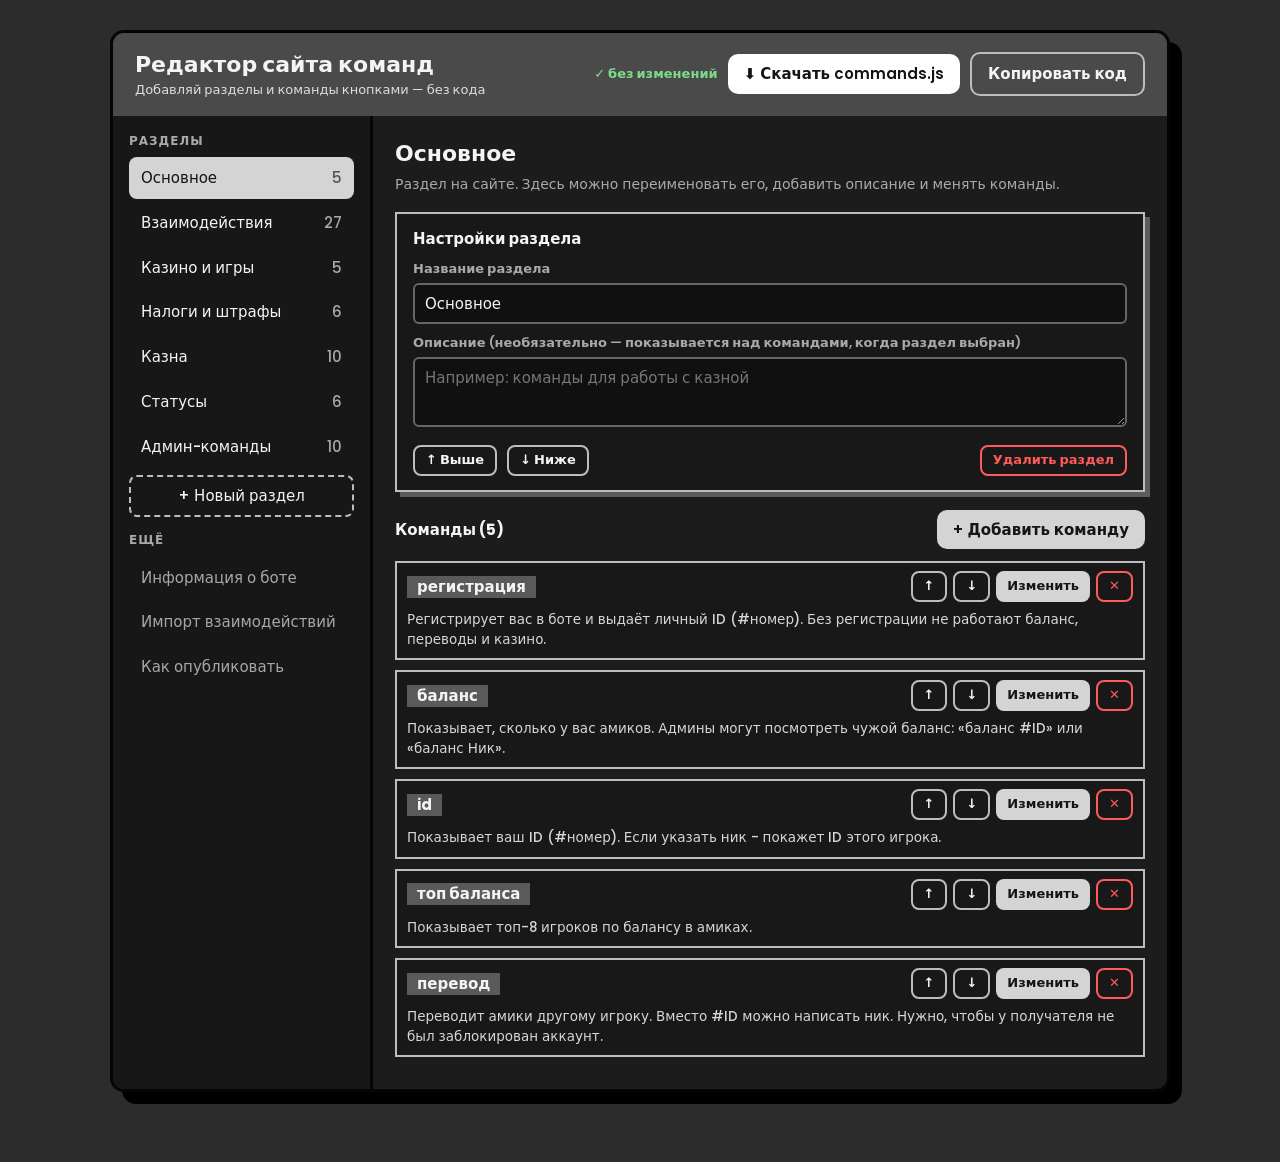
==== editor.html @ 1b6ebd5f "Add files via upload" ====
<!DOCTYPE html>
<html lang="ru">
<head>
<meta charset="utf-8">
<meta name="viewport" content="width=device-width, initial-scale=1">
<meta name="robots" content="noindex">
<title>Редактор сайта команд</title>
<link rel="preconnect" href="https://fonts.googleapis.com">
<link rel="preconnect" href="https://fonts.gstatic.com" crossorigin>
<link href="https://fonts.googleapis.com/css2?family=Poppins:wght@400;500;600;700&display=swap" rel="stylesheet">
<style>
  :root {
    --page:#2c2c2c; --win:#1c1c1c; --bar:#4a4a4a; --card:#181818; --line:#bdbdbd;
    --text:#f4f4f4; --muted:#a9a9a9; --tag:#5a5a5a; --btn:#d4d4d4; --btn-text:#151515;
    --head:#8a8686; --shade:#5e5b5b; --red:#ff5a5a; --green:#7ddc8a;
  }
  * { box-sizing: border-box; }
  body { margin:0; padding:30px 16px 70px; background:var(--page); color:var(--text);
         font:500 15px/1.45 "Poppins","Segoe UI",system-ui,sans-serif; }
  button, input, select, textarea { font:inherit; color:inherit; }
  button { cursor:pointer; }
  .app { max-width:1060px; margin:0 auto; background:var(--win); border:3px solid #050505;
         border-radius:14px; box-shadow:12px 12px 0 #000; overflow:hidden; }
  .top { background:var(--bar); padding:16px 22px; display:flex; flex-wrap:wrap; gap:14px;
         align-items:center; justify-content:space-between; }
  .top h1 { margin:0; font-size:22px; }
  .top small { display:block; color:#ddd; font-weight:400; font-size:13px; }
  .actions { display:flex; gap:10px; flex-wrap:wrap; align-items:center; }
  .btn { background:var(--btn); color:var(--btn-text); border:0; border-radius:10px; padding:9px 16px; font-weight:600; }
  .btn:hover { filter:brightness(1.12); }
  .btn.ghost { background:transparent; color:var(--text); border:2px solid var(--line); }
  .btn.ghost:hover { background:var(--tag); }
  .btn.danger { background:transparent; color:var(--red); border:2px solid var(--red); }
  .btn.danger:hover { background:var(--red); color:#111; }
  .btn.small { padding:4px 11px; font-size:13px; border-radius:8px; }
  .btn.primary { background:#fff; }
  #status { font-size:13px; font-weight:600; }
  #status.dirty { color:#ffd166; } #status.ok { color:var(--green); }
  #banner:not(:empty) { background:#3a3320; border-bottom:2px solid #ffd166; padding:10px 22px; font-size:14px; }
  #banner button { margin-left:10px; }

  .cols { display:grid; grid-template-columns:260px 1fr; gap:0; min-height:520px; }
  aside { border-right:3px solid #050505; padding:16px; background:#171717; }
  aside h3 { margin:14px 0 8px; font-size:12px; letter-spacing:.08em; text-transform:uppercase; color:var(--muted); }
  aside h3:first-child { margin-top:0; }
  .nav { display:flex; width:100%; justify-content:space-between; gap:8px; text-align:left;
         background:transparent; border:2px solid transparent; padding:8px 10px; border-radius:8px; margin-bottom:3px; }
  .nav:hover { background:var(--tag); }
  .nav.on { background:var(--btn); color:var(--btn-text); }
  .nav span:last-child { opacity:.65; }
  .nav.add { border:2px dashed var(--line); justify-content:center; margin-top:8px; }
  main { padding:22px; min-width:0; }
  main h2 { margin:0 0 4px; font-size:22px; }
  .lead { color:var(--muted); margin:0 0 18px; font-size:14px; }

  .box { border:2px solid var(--line); background:var(--card); padding:14px 16px; margin-bottom:18px; box-shadow:5px 5px 0 var(--shade); }
  .box h4 { margin:0 0 10px; font-size:15px; }
  label { display:block; font-size:13px; color:var(--muted); margin:10px 0 4px; font-weight:600; }
  label:first-child { margin-top:0; }
  input[type=text], select, textarea {
    width:100%; background:#101010; border:2px solid #666; border-radius:6px; padding:8px 10px; outline:0; }
  input:focus, select:focus, textarea:focus { border-color:var(--btn); }
  textarea { resize:vertical; min-height:70px; }
  .row { display:flex; gap:10px; flex-wrap:wrap; align-items:center; }
  .grow { flex:1; min-width:180px; }
  .check { display:flex; gap:8px; align-items:center; color:var(--text); font-size:14px; margin-top:12px; }
  .check input { width:18px; height:18px; }

  .cmd { border:2px solid var(--line); background:var(--card); margin-bottom:10px; }
  .cmd-h { display:flex; gap:8px; align-items:center; padding:8px 10px; flex-wrap:wrap; }
  .cmd-h b { background:var(--tag); padding:0 10px; }
  .cmd-h .meta { color:var(--muted); font-size:13px; }
  .cmd-h .push { margin-left:auto; display:flex; gap:6px; }
  .cmd p { margin:0; padding:0 10px 9px; font-size:13.5px; color:#d6d6d6; }
  .badge { background:var(--btn); color:var(--btn-text); font-size:11px; font-weight:700; padding:0 8px; }
  .empty { border:2px dashed var(--line); padding:24px; text-align:center; color:var(--muted); margin-bottom:14px; }

  ol.steps { padding-left:20px; margin:0; } ol.steps li { margin-bottom:8px; }
  code { background:#101010; border:1px solid #555; padding:0 6px; border-radius:4px; font-size:13px; }
  .tip { color:var(--muted); font-size:13px; margin:8px 0 0; }

  #overlay { position:fixed; inset:0; background:rgba(0,0,0,.7); display:none; align-items:flex-start;
             justify-content:center; padding:30px 14px; overflow:auto; z-index:50; }
  #overlay.show { display:flex; }
  .modal { background:var(--win); border:3px solid #050505; box-shadow:10px 10px 0 #000; border-radius:12px;
           width:100%; max-width:640px; padding:20px 22px; }
  .modal h3 { margin:0 0 6px; }
  .modal .row.end { justify-content:flex-end; margin-top:18px; }
  #toast { position:fixed; left:50%; bottom:24px; transform:translate(-50%,30px); background:var(--btn); color:var(--btn-text);
           padding:9px 20px; font-weight:600; border-radius:10px; opacity:0; pointer-events:none; transition:.2s; z-index:60; }
  #toast.show { opacity:1; transform:translate(-50%,0); }
  @media (max-width:800px){ .cols{grid-template-columns:1fr;} aside{border-right:0;border-bottom:3px solid #050505;} body{padding:12px 8px 50px;} }
</style>
</head>
<body>
<div class="app">
  <div class="top">
    <div><h1>Редактор сайта команд</h1><small>Добавляй разделы и команды кнопками — без кода</small></div>
    <div class="actions">
      <span id="status"></span>
      <button class="btn primary" data-act="download">⬇ Скачать commands.js</button>
      <button class="btn ghost" data-act="copy">Копировать код</button>
    </div>
  </div>
  <div id="banner"></div>
  <div class="cols">
    <aside id="side"></aside>
    <main id="main"></main>
  </div>
</div>
<div id="overlay"><div class="modal" id="modal"></div></div>
<div id="toast"></div>

<script src="commands.js"></script>
<script>
(() => {
  "use strict";
  const $ = (s, r = document) => r.querySelector(s);
  const esc = s => String(s == null ? "" : s).replace(/[&<>"']/g, c => ({ "&":"&amp;", "<":"&lt;", ">":"&gt;", '"':"&quot;", "'":"&#39;" }[c]));
  const clone = o => JSON.parse(JSON.stringify(o));

  /* ---------- данные ---------- */
  const DRAFT = "lanlok_editor_draft_v1";
  const state = { bot: clone(window.BOT || {}), cats: clone(window.CATEGORIES || []), cmds: clone(window.COMMANDS || []) };
  let dirty = false, view = { t: "cat", id: (state.cats[0] || {}).id }, draftLoaded = false;

  try {
    const d = JSON.parse(localStorage.getItem(DRAFT) || "null");
    if (d && d.bot && d.cats && d.cmds) { Object.assign(state, d); dirty = draftLoaded = true; view.id = (state.cats[0] || {}).id; }
  } catch (_) {}

  const uid = () => "sec_" + Date.now().toString(36) + Math.random().toString(36).slice(2, 5);
  const cat = id => state.cats.find(c => c.id === id);
  const count = id => state.cmds.filter(c => c.cat === id).length;

  function changed() {
    dirty = true;
    try { localStorage.setItem(DRAFT, JSON.stringify(state)); } catch (_) {}
    render();
  }
  function toast(msg) {
    const t = $("#toast"); t.textContent = msg; t.classList.add("show");
    clearTimeout(toast.t); toast.t = setTimeout(() => t.classList.remove("show"), 1800);
  }

  /* ---------- сборка файла commands.js ---------- */
  // <serialize>
  function serialize(bot, cats, cmds) {
    const order = new Map(cats.map((c, i) => [c.id, i]));
    const rank = c => (order.has(c.cat) ? order.get(c.cat) : 999);
    const sorted = cmds.map((c, i) => [c, i]).sort((a, b) => rank(a[0]) - rank(b[0]) || a[1] - b[1]).map(x => x[0]);
    const one = c => {
      const o = { cat: c.cat, name: c.name };
      if (c.group) o.group = c.group;
      const al = (c.aliases || []).map(s => String(s).trim()).filter(Boolean);
      if (al.length) o.aliases = al;
      o.usage = c.usage || c.name;
      if (c.example) o.example = c.example;
      o.desc = c.desc || "";
      if (c.admin) o.admin = true;
      return JSON.stringify(o);
    };
    const lines = []; let last = null;
    sorted.forEach(c => {
      if (c.cat !== last) {
        const ct = cats.find(x => x.id === c.cat);
        lines.push({ comment: "  /* ---------- " + (ct ? ct.name : c.cat) + " ---------- */" });
        last = c.cat;
      }
      lines.push({ cmd: one(c) });
    });
    const lastCmd = lines.map(l => !!l.cmd).lastIndexOf(true);
    const body = lines.map((l, i) => l.comment ? l.comment : "  " + l.cmd + (i === lastCmd ? "" : ",")).join("\n");
    const catLines = cats.map(c => {
      const o = { id: c.id, name: c.name };
      if (c.icon) o.icon = c.icon;
      if (c.desc) o.desc = c.desc;
      return "  " + JSON.stringify(o);
    }).join(",\n");
    return "/* Файл создан редактором (editor.html). Его можно загрузить обратно в репозиторий вместо старого. */\n\n" +
      "window.BOT = " + JSON.stringify(bot, null, 2) + ";\n\n" +
      "window.CATEGORIES = [\n" + catLines + "\n];\n\n" +
      "window.COMMANDS = [\n" + body + "\n];\n";
  }
  // </serialize>

  /* ---------- отрисовка ---------- */
  function render() {
    const st = $("#status");
    st.textContent = dirty ? "● есть несохранённые изменения" : "✓ без изменений";
    st.className = dirty ? "dirty" : "ok";
    $("#banner").innerHTML = draftLoaded
      ? 'Загружен ваш черновик из прошлого раза. <button class="btn small ghost" data-act="resetDraft">Сбросить к версии с сайта</button>' : "";

    $("#side").innerHTML =
      "<h3>Разделы</h3>" +
      state.cats.map(c => `<button class="nav${view.t === "cat" && view.id === c.id ? " on" : ""}" data-act="openCat" data-id="${esc(c.id)}"><span>${esc(c.name)}</span><span>${count(c.id)}</span></button>`).join("") +
      '<button class="nav add" data-act="addCat">+ Новый раздел</button>' +
      "<h3>Ещё</h3>" +
      `<button class="nav${view.t === "bot" ? " on" : ""}" data-act="openBot"><span>Информация о боте</span></button>` +
      `<button class="nav${view.t === "import" ? " on" : ""}" data-act="openImport"><span>Импорт взаимодействий</span></button>` +
      `<button class="nav${view.t === "help" ? " on" : ""}" data-act="openHelp"><span>Как опубликовать</span></button>`;

    const m = $("#main");
    if (view.t === "bot") m.innerHTML = botView();
    else if (view.t === "import") m.innerHTML = importView();
    else if (view.t === "help") m.innerHTML = helpView();
    else m.innerHTML = catView();
  }

  function catView() {
    const c = cat(view.id);
    if (!c) return '<div class="empty">Раздел не выбран. Создай новый кнопкой «+ Новый раздел» слева.</div>';
    const list = state.cmds.map((x, i) => ({ x, i })).filter(o => o.x.cat === c.id);
    const idx = state.cats.indexOf(c);
    return `
      <h2>${esc(c.name)}</h2>
      <p class="lead">Раздел на сайте. Здесь можно переименовать его, добавить описание и менять команды.</p>
      <div class="box">
        <h4>Настройки раздела</h4>
        <label>Название раздела</label>
        <input type="text" id="catName" value="${esc(c.name)}" maxlength="40">
        <label>Описание (необязательно — показывается над командами, когда раздел выбран)</label>
        <textarea id="catDesc" placeholder="Например: команды для работы с казной">${esc(c.desc || "")}</textarea>
        <div class="row" style="margin-top:12px">
          <button class="btn small ghost" data-act="catUp" ${idx === 0 ? "disabled" : ""}>↑ Выше</button>
          <button class="btn small ghost" data-act="catDown" ${idx === state.cats.length - 1 ? "disabled" : ""}>↓ Ниже</button>
          <button class="btn small danger" data-act="delCat" style="margin-left:auto">Удалить раздел</button>
        </div>
      </div>
      <div class="row" style="justify-content:space-between;margin-bottom:12px">
        <h4 style="margin:0">Команды (${list.length})</h4>
        <button class="btn" data-act="addCmd">+ Добавить команду</button>
      </div>
      ${list.length ? list.map(o => cmdCard(o.x, o.i)).join("") : '<div class="empty">В этом разделе пока нет команд. Нажми «+ Добавить команду».</div>'}`;
  }

  function cmdCard(c, i) {
    return `<div class="cmd">
      <div class="cmd-h">
        <b>${esc(c.name)}</b>
        ${c.group ? `<span class="meta">группа: ${esc(c.group)}</span>` : ""}
        ${c.admin ? '<span class="badge">админ</span>' : ""}
        <span class="push">
          <button class="btn small ghost" data-act="cmdUp" data-i="${i}" title="Выше">↑</button>
          <button class="btn small ghost" data-act="cmdDown" data-i="${i}" title="Ниже">↓</button>
          <button class="btn small" data-act="editCmd" data-i="${i}">Изменить</button>
          <button class="btn small danger" data-act="delCmd" data-i="${i}">✕</button>
        </span>
      </div>
      <p>${esc(c.desc || "")}</p>
    </div>`;
  }

  function botView() {
    const b = state.bot;
    return `
      <h2>Информация о боте</h2>
      <p class="lead">Эти данные показываются в шапке сайта.</p>
      <div class="box">
        <div class="row">
          <div class="grow"><label>Имя бота</label><input type="text" data-bot="name" value="${esc(b.name)}"></div>
          <div class="grow"><label>Ник (в шапке)</label><input type="text" data-bot="handle" value="${esc(b.handle)}"></div>
        </div>
        <div class="row">
          <div class="grow"><label>Надпись «Online now» (статус)</label><input type="text" data-bot="status" value="${esc(b.status)}"></div>
          <div class="grow"><label>Название валюты</label><input type="text" data-bot="currency" value="${esc(b.currency)}"></div>
        </div>
        <div class="row">
          <div class="grow"><label>Сервер</label><input type="text" data-bot="server" value="${esc(b.server)}"></div>
          <div class="grow"><label>Версия</label><input type="text" data-bot="version" value="${esc(b.version)}"></div>
        </div>
        <label>Заметка в шапке (каждая строка — отдельный абзац)</label>
        <textarea data-bot="note" style="min-height:100px">${esc((b.note || []).join("\n"))}</textarea>
        <label>Блок «Как вызвать команду» (каждая строка: <code>Где | что написать</code>)</label>
        <textarea data-bot="howTo" style="min-height:100px">${esc((b.howTo || []).map(h => h.where + " | " + h.code).join("\n"))}</textarea>
      </div>`;
  }

  function importView() {
    return `
      <h2>Импорт взаимодействий</h2>
      <p class="lead">Загрузи файл <code>custom_commands.txt</code> из папки бота — редактор сам создаст раздел «Взаимодействия» и добавит в него новые команды по группам (Нежности, Интим…). Уже существующие команды и их описания не трогаются.</p>
      <div class="box">
        <input type="file" id="importFile" accept=".txt,text/plain">
        <p class="tip">Файл никуда не отправляется — он читается прямо в твоём браузере.</p>
      </div>`;
  }

  function helpView() {
    return `
      <h2>Как опубликовать изменения</h2>
      <p class="lead">Редактор меняет только копию в браузере. Чтобы изменения появились на сайте, выполни три шага:</p>
      <div class="box"><ol class="steps">
        <li>Нажми <b>«Скачать commands.js»</b> вверху страницы.</li>
        <li>Открой свой репозиторий на GitHub → <b>Add file → Upload files</b> → перетащи скачанный <code>commands.js</code> (он заменит старый) → <b>Commit changes</b>.</li>
        <li>Подожди минуту и обнови сайт (Ctrl+F5).</li>
      </ol>
      <p class="tip">Если страница редактора закроется раньше времени — не страшно: твои правки сохраняются в браузере как черновик.</p></div>
      <div class="box"><h4>Как это пользоваться</h4><ol class="steps">
        <li><b>+ Новый раздел</b> (слева) — создаёт раздел, он сразу появится в списке на сайте.</li>
        <li><b>+ Добавить команду</b> — открывает форму: название, как написать, описание.</li>
        <li>Стрелки ↑ ↓ меняют порядок разделов и команд.</li>
      </ol></div>`;
  }

  /* ---------- форма команды ---------- */
  function openForm(i) {
    const isNew = i == null;
    const c = isNew ? { cat: view.id, name: "", aliases: [], usage: "", example: "", desc: "", group: "", admin: false } : state.cmds[i];
    $("#modal").innerHTML = `
      <h3>${isNew ? "Новая команда" : "Редактирование: " + esc(c.name)}</h3>
      <label>Название команды *</label>
      <input type="text" id="f_name" value="${esc(c.name)}" placeholder="например: баланс">
      <div class="row">
        <div class="grow"><label>Раздел</label>
          <select id="f_cat">${state.cats.map(x => `<option value="${esc(x.id)}"${x.id === c.cat ? " selected" : ""}>${esc(x.name)}</option>`).join("")}</select></div>
        <div class="grow"><label>Группа (необязательно)</label><input type="text" id="f_group" value="${esc(c.group || "")}" placeholder="например: Нежности"></div>
      </div>
      <label>Другие названия (через запятую)</label>
      <input type="text" id="f_aliases" value="${esc((c.aliases || []).join(", "))}" placeholder="бал, bal">
      <label>Как написать</label>
      <input type="text" id="f_usage" value="${esc(c.usage || "")}" placeholder="перевод #ID Сумма">
      <label>Пример</label>
      <input type="text" id="f_example" value="${esc(c.example || "")}" placeholder="перевод #43 100">
      <label>Описание — что делает команда</label>
      <textarea id="f_desc">${esc(c.desc || "")}</textarea>
      <label class="check"><input type="checkbox" id="f_admin"${c.admin ? " checked" : ""}> Только для админов (на карточке будет значок «админ»)</label>
      <div class="row end">
        <button class="btn ghost" data-act="closeForm">Отмена</button>
        <button class="btn" data-act="saveCmd" data-i="${isNew ? "" : i}">Сохранить</button>
      </div>`;
    $("#overlay").classList.add("show");
    setTimeout(() => $("#f_name").focus(), 30);
  }
  const closeForm = () => $("#overlay").classList.remove("show");

  function saveCmd(i) {
    const name = $("#f_name").value.trim();
    if (!name) { toast("Впиши название команды"); $("#f_name").focus(); return; }
    const c = {
      cat: $("#f_cat").value, name,
      group: $("#f_group").value.trim(),
      aliases: $("#f_aliases").value.split(",").map(s => s.trim()).filter(Boolean),
      usage: $("#f_usage").value.trim() || name,
      example: $("#f_example").value.trim(),
      desc: $("#f_desc").value.trim(),
      admin: $("#f_admin").checked
    };
    if (i === "" || i == null) state.cmds.push(c); else state.cmds[+i] = c;
    view = { t: "cat", id: c.cat };
    closeForm(); changed(); toast("Сохранено");
  }

  /* ---------- перестановки ---------- */
  function swapCmd(i, dir) {
    const c = state.cmds[i]; let j = i + dir;
    while (j >= 0 && j < state.cmds.length && state.cmds[j].cat !== c.cat) j += dir;
    if (j < 0 || j >= state.cmds.length) return;
    [state.cmds[i], state.cmds[j]] = [state.cmds[j], state.cmds[i]]; changed();
  }
  function moveCat(dir) {
    const i = state.cats.findIndex(c => c.id === view.id), j = i + dir;
    if (j < 0 || j >= state.cats.length) return;
    [state.cats[i], state.cats[j]] = [state.cats[j], state.cats[i]]; changed();
  }

  /* ---------- импорт custom_commands.txt ---------- */
  function parseCustom(text) {
    const groups = []; let cur = null, blk = [];
    const flush = () => {
      if (blk.length && cur) cur.items.push({ name: blk[0], target: blk.slice(1).some(r => r.includes("{nick}")) });
      blk = [];
    };
    text.split(/\r?\n/).forEach(l => {
      const s = l.trim();
      if (s.startsWith("#")) return;
      if (/^group:/i.test(s)) { flush(); cur = { name: s.slice(6).trim(), items: [] }; groups.push(cur); return; }
      if (!s) { flush(); return; }
      blk.push(s);
    });
    flush();
    return groups;
  }
  function applyImport(groups) {
    let sec = cat("interactions") || state.cats.find(c => c.name.toLowerCase() === "взаимодействия");
    if (!sec) { sec = { id: "interactions", name: "Взаимодействия" }; state.cats.splice(1, 0, sec); }
    const known = n => state.cmds.find(c => c.name.toLowerCase() === n.toLowerCase() || (c.aliases || []).some(a => a.toLowerCase() === n.toLowerCase()));
    let added = 0, tagged = 0; const missing = [];
    const inFile = new Set();
    groups.forEach(g => g.items.forEach(it => {
      inFile.add(it.name.toLowerCase());
      const ex = known(it.name);
      if (ex) { if (!ex.group) { ex.group = g.name; tagged++; } return; }
      state.cmds.push({
        cat: sec.id, name: it.name, group: g.name, aliases: [],
        usage: it.target ? it.name + " Ник" : it.name,
        desc: it.target ? "Взаимодействие с игроком, который сейчас в игре." : "Действие без цели.",
        admin: false
      });
      added++;
    }));
    state.cmds.filter(c => c.cat === sec.id && c.group && ![c.name, ...(c.aliases || [])].some(n => inFile.has(n.toLowerCase())))
      .forEach(c => missing.push(c.name));
    view = { t: "cat", id: sec.id }; changed();
    alert(`Готово.\nДобавлено новых команд: ${added}\nГруппа проставлена у существующих: ${tagged}` +
      (missing.length ? `\n\nЕсть на сайте, но нет в файле бота (проверь, не устарели ли):\n${missing.join(", ")}` : ""));
  }

  /* ---------- события ---------- */
  document.addEventListener("click", e => {
    const b = e.target.closest("[data-act]"); if (!b) return;
    const act = b.dataset.act, i = b.dataset.i;
    switch (act) {
      case "openCat": view = { t: "cat", id: b.dataset.id }; render(); break;
      case "openBot": view = { t: "bot" }; render(); break;
      case "openImport": view = { t: "import" }; render(); break;
      case "openHelp": view = { t: "help" }; render(); break;
      case "addCat": {
        const name = (prompt("Название нового раздела:") || "").trim();
        if (!name) return;
        const id = uid(); state.cats.push({ id, name }); view = { t: "cat", id }; changed(); toast("Раздел создан");
        break;
      }
      case "delCat": {
        const c = cat(view.id), n = count(c.id);
        if (!confirm(`Удалить раздел «${c.name}»${n ? ` вместе с ${n} командами` : ""}?`)) return;
        state.cmds = state.cmds.filter(x => x.cat !== c.id);
        state.cats = state.cats.filter(x => x.id !== c.id);
        view = { t: "cat", id: (state.cats[0] || {}).id }; changed();
        break;
      }
      case "catUp": moveCat(-1); break;
      case "catDown": moveCat(1); break;
      case "addCmd": openForm(null); break;
      case "editCmd": openForm(+i); break;
      case "delCmd":
        if (confirm(`Удалить команду «${state.cmds[+i].name}»?`)) { state.cmds.splice(+i, 1); changed(); }
        break;
      case "cmdUp": swapCmd(+i, -1); break;
      case "cmdDown": swapCmd(+i, 1); break;
      case "saveCmd": saveCmd(i); break;
      case "closeForm": closeForm(); break;
      case "download": {
        const blob = new Blob([serialize(state.bot, state.cats, state.cmds)], { type: "text/javascript;charset=utf-8" });
        const a = document.createElement("a"); a.href = URL.createObjectURL(blob); a.download = "commands.js";
        document.body.appendChild(a); a.click(); a.remove(); setTimeout(() => URL.revokeObjectURL(a.href), 2000);
        dirty = false; render(); toast("Файл скачан — загрузи его на GitHub");
        break;
      }
      case "copy": {
        const text = serialize(state.bot, state.cats, state.cmds);
        const ok = () => toast("Код скопирован");
        if (navigator.clipboard && window.isSecureContext) navigator.clipboard.writeText(text).then(ok, () => toast("Не удалось скопировать"));
        else { const ta = document.createElement("textarea"); ta.value = text; document.body.appendChild(ta); ta.select(); try { document.execCommand("copy"); ok(); } catch (_) { toast("Не удалось скопировать"); } ta.remove(); }
        break;
      }
      case "resetDraft":
        if (confirm("Сбросить все правки и вернуться к версии с сайта?")) { dirty = false; try { localStorage.removeItem(DRAFT); } catch (_) {} location.reload(); }
        break;
    }
  });

  document.addEventListener("input", e => {
    const t = e.target;
    if (t.id === "catName") { const c = cat(view.id); if (c) { c.name = t.value; save(); $("#side").querySelector(".nav.on span").textContent = c.name || "—"; $("#main h2").textContent = c.name || "Раздел"; } }
    else if (t.id === "catDesc") { const c = cat(view.id); if (c) { c.desc = t.value; save(); } }
    else if (t.dataset.bot) {
      const k = t.dataset.bot, v = t.value;
      if (k === "note") state.bot.note = v.split("\n");
      else if (k === "howTo") state.bot.howTo = v.split("\n").map(s => s.trim()).filter(Boolean).map(s => { const p = s.split("|"); return { where: (p[0] || "").trim(), code: (p.slice(1).join("|") || "").trim() }; });
      else state.bot[k] = v;
      save();
    }
  });
  function save() {   // сохраняет без полной перерисовки, чтобы не терять фокус при печати
    dirty = true;
    try { localStorage.setItem(DRAFT, JSON.stringify(state)); } catch (_) {}
    const st = $("#status"); st.textContent = "● есть несохранённые изменения"; st.className = "dirty";
  }
  document.addEventListener("change", e => {
    if (e.target.id === "importFile" && e.target.files[0]) {
      const r = new FileReader();
      r.onload = () => {
        const groups = parseCustom(String(r.result));
        if (!groups.length) { alert("В файле не нашлось строк «group: …». Это точно custom_commands.txt?"); return; }
        applyImport(groups);
      };
      r.readAsText(e.target.files[0], "utf-8");
    }
  });
  $("#overlay").addEventListener("mousedown", e => { if (e.target.id === "overlay") closeForm(); });
  document.addEventListener("keydown", e => { if (e.key === "Escape") closeForm(); });
  window.addEventListener("beforeunload", e => { if (dirty) { e.preventDefault(); e.returnValue = ""; } });

  render();
})();
</script>
</body>
</html>
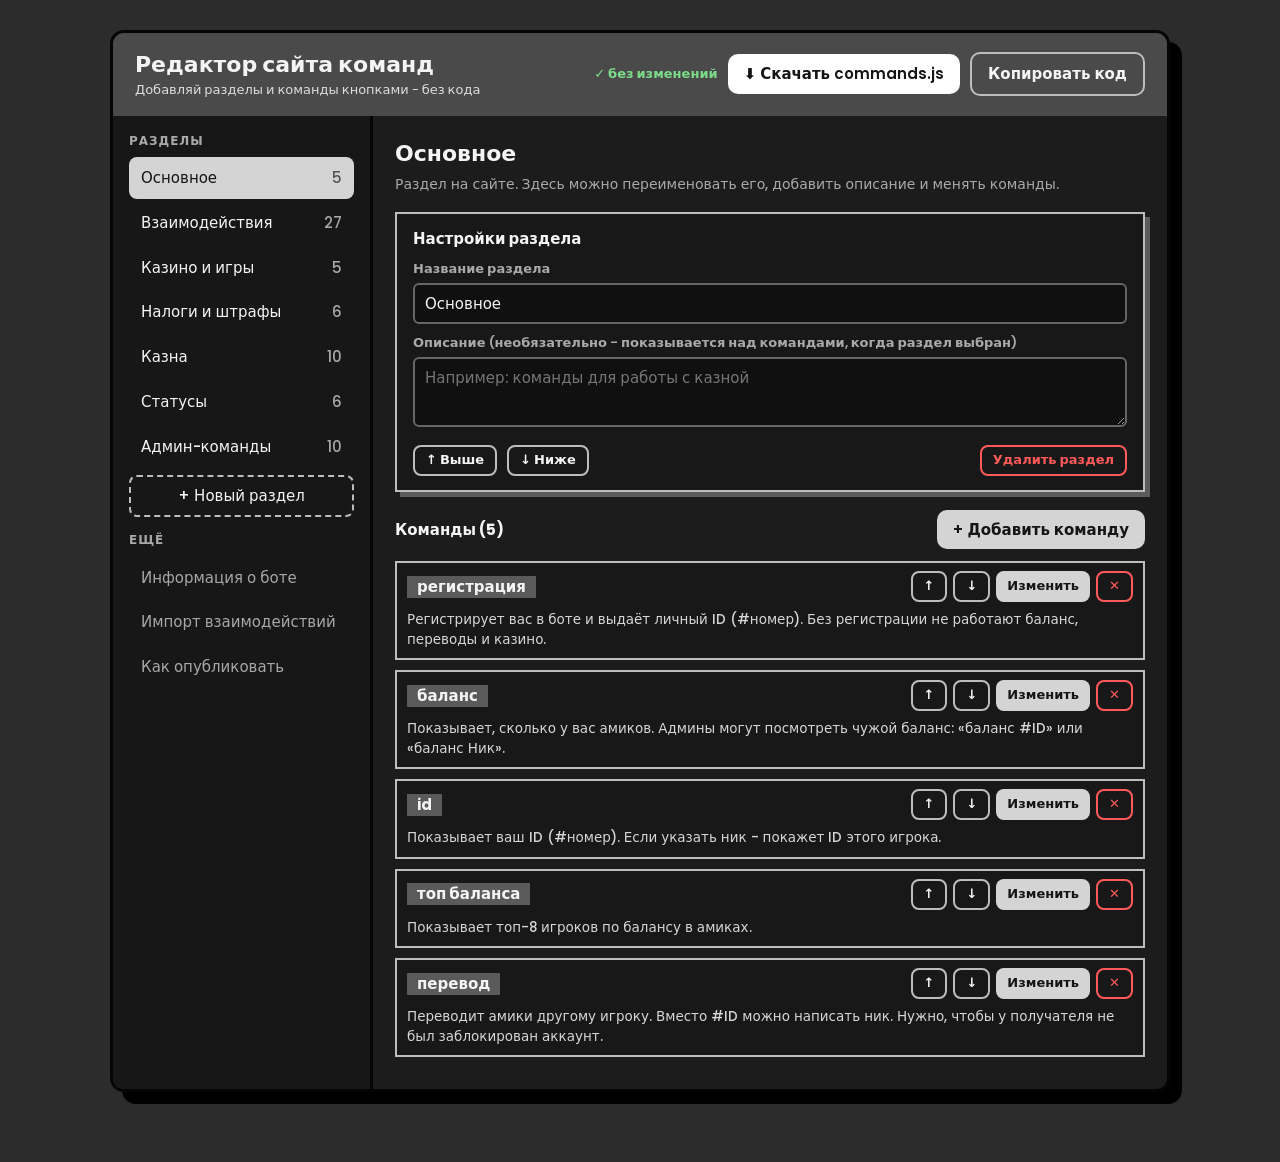
==== commit 9b68352f: "Update editor.html" ====
--- a/editor.html
+++ b/editor.html
@@ -95,7 +95,7 @@
 <body>
 <div class="app">
   <div class="top">
-    <div><h1>Редактор сайта команд</h1><small>Добавляй разделы и команды кнопками — без кода</small></div>
+    <div><h1>Редактор сайта команд</h1><small>Добавляй разделы и команды кнопками - без кода</small></div>
     <div class="actions">
       <span id="status"></span>
       <button class="btn primary" data-act="download">⬇ Скачать commands.js</button>
@@ -220,7 +220,7 @@
         <h4>Настройки раздела</h4>
         <label>Название раздела</label>
         <input type="text" id="catName" value="${esc(c.name)}" maxlength="40">
-        <label>Описание (необязательно — показывается над командами, когда раздел выбран)</label>
+        <label>Описание (необязательно - показывается над командами, когда раздел выбран)</label>
         <textarea id="catDesc" placeholder="Например: команды для работы с казной">${esc(c.desc || "")}</textarea>
         <div class="row" style="margin-top:12px">
           <button class="btn small ghost" data-act="catUp" ${idx === 0 ? "disabled" : ""}>↑ Выше</button>
@@ -270,7 +270,7 @@
           <div class="grow"><label>Сервер</label><input type="text" data-bot="server" value="${esc(b.server)}"></div>
           <div class="grow"><label>Версия</label><input type="text" data-bot="version" value="${esc(b.version)}"></div>
         </div>
-        <label>Заметка в шапке (каждая строка — отдельный абзац)</label>
+        <label>Заметка в шапке (каждая строка - отдельный абзац)</label>
         <textarea data-bot="note" style="min-height:100px">${esc((b.note || []).join("\n"))}</textarea>
         <label>Блок «Как вызвать команду» (каждая строка: <code>Где | что написать</code>)</label>
         <textarea data-bot="howTo" style="min-height:100px">${esc((b.howTo || []).map(h => h.where + " | " + h.code).join("\n"))}</textarea>
@@ -280,10 +280,10 @@
   function importView() {
     return `
       <h2>Импорт взаимодействий</h2>
-      <p class="lead">Загрузи файл <code>custom_commands.txt</code> из папки бота — редактор сам создаст раздел «Взаимодействия» и добавит в него новые команды по группам (Нежности, Интим…). Уже существующие команды и их описания не трогаются.</p>
+      <p class="lead">Загрузи файл <code>custom_commands.txt</code> из папки бота - редактор сам создаст раздел «Взаимодействия» и добавит в него новые команды по группам (Нежности, Интим…). Уже существующие команды и их описания не трогаются.</p>
       <div class="box">
         <input type="file" id="importFile" accept=".txt,text/plain">
-        <p class="tip">Файл никуда не отправляется — он читается прямо в твоём браузере.</p>
+        <p class="tip">Файл никуда не отправляется - он читается прямо в твоём браузере.</p>
       </div>`;
   }
 
@@ -296,10 +296,10 @@
         <li>Открой свой репозиторий на GitHub → <b>Add file → Upload files</b> → перетащи скачанный <code>commands.js</code> (он заменит старый) → <b>Commit changes</b>.</li>
         <li>Подожди минуту и обнови сайт (Ctrl+F5).</li>
       </ol>
-      <p class="tip">Если страница редактора закроется раньше времени — не страшно: твои правки сохраняются в браузере как черновик.</p></div>
+      <p class="tip">Если страница редактора закроется раньше времени - не страшно: твои правки сохраняются в браузере как черновик.</p></div>
       <div class="box"><h4>Как это пользоваться</h4><ol class="steps">
-        <li><b>+ Новый раздел</b> (слева) — создаёт раздел, он сразу появится в списке на сайте.</li>
-        <li><b>+ Добавить команду</b> — открывает форму: название, как написать, описание.</li>
+        <li><b>+ Новый раздел</b> (слева) - создаёт раздел, он сразу появится в списке на сайте.</li>
+        <li><b>+ Добавить команду</b> - открывает форму: название, как написать, описание.</li>
         <li>Стрелки ↑ ↓ меняют порядок разделов и команд.</li>
       </ol></div>`;
   }
@@ -445,7 +445,7 @@
         const blob = new Blob([serialize(state.bot, state.cats, state.cmds)], { type: "text/javascript;charset=utf-8" });
         const a = document.createElement("a"); a.href = URL.createObjectURL(blob); a.download = "commands.js";
         document.body.appendChild(a); a.click(); a.remove(); setTimeout(() => URL.revokeObjectURL(a.href), 2000);
-        dirty = false; render(); toast("Файл скачан — загрузи его на GitHub");
+        dirty = false; render(); toast("Файл скачан - загрузи его на GitHub");
         break;
       }
       case "copy": {
@@ -463,7 +463,7 @@
 
   document.addEventListener("input", e => {
     const t = e.target;
-    if (t.id === "catName") { const c = cat(view.id); if (c) { c.name = t.value; save(); $("#side").querySelector(".nav.on span").textContent = c.name || "—"; $("#main h2").textContent = c.name || "Раздел"; } }
+    if (t.id === "catName") { const c = cat(view.id); if (c) { c.name = t.value; save(); $("#side").querySelector(".nav.on span").textContent = c.name || "-"; $("#main h2").textContent = c.name || "Раздел"; } }
     else if (t.id === "catDesc") { const c = cat(view.id); if (c) { c.desc = t.value; save(); } }
     else if (t.dataset.bot) {
       const k = t.dataset.bot, v = t.value;
